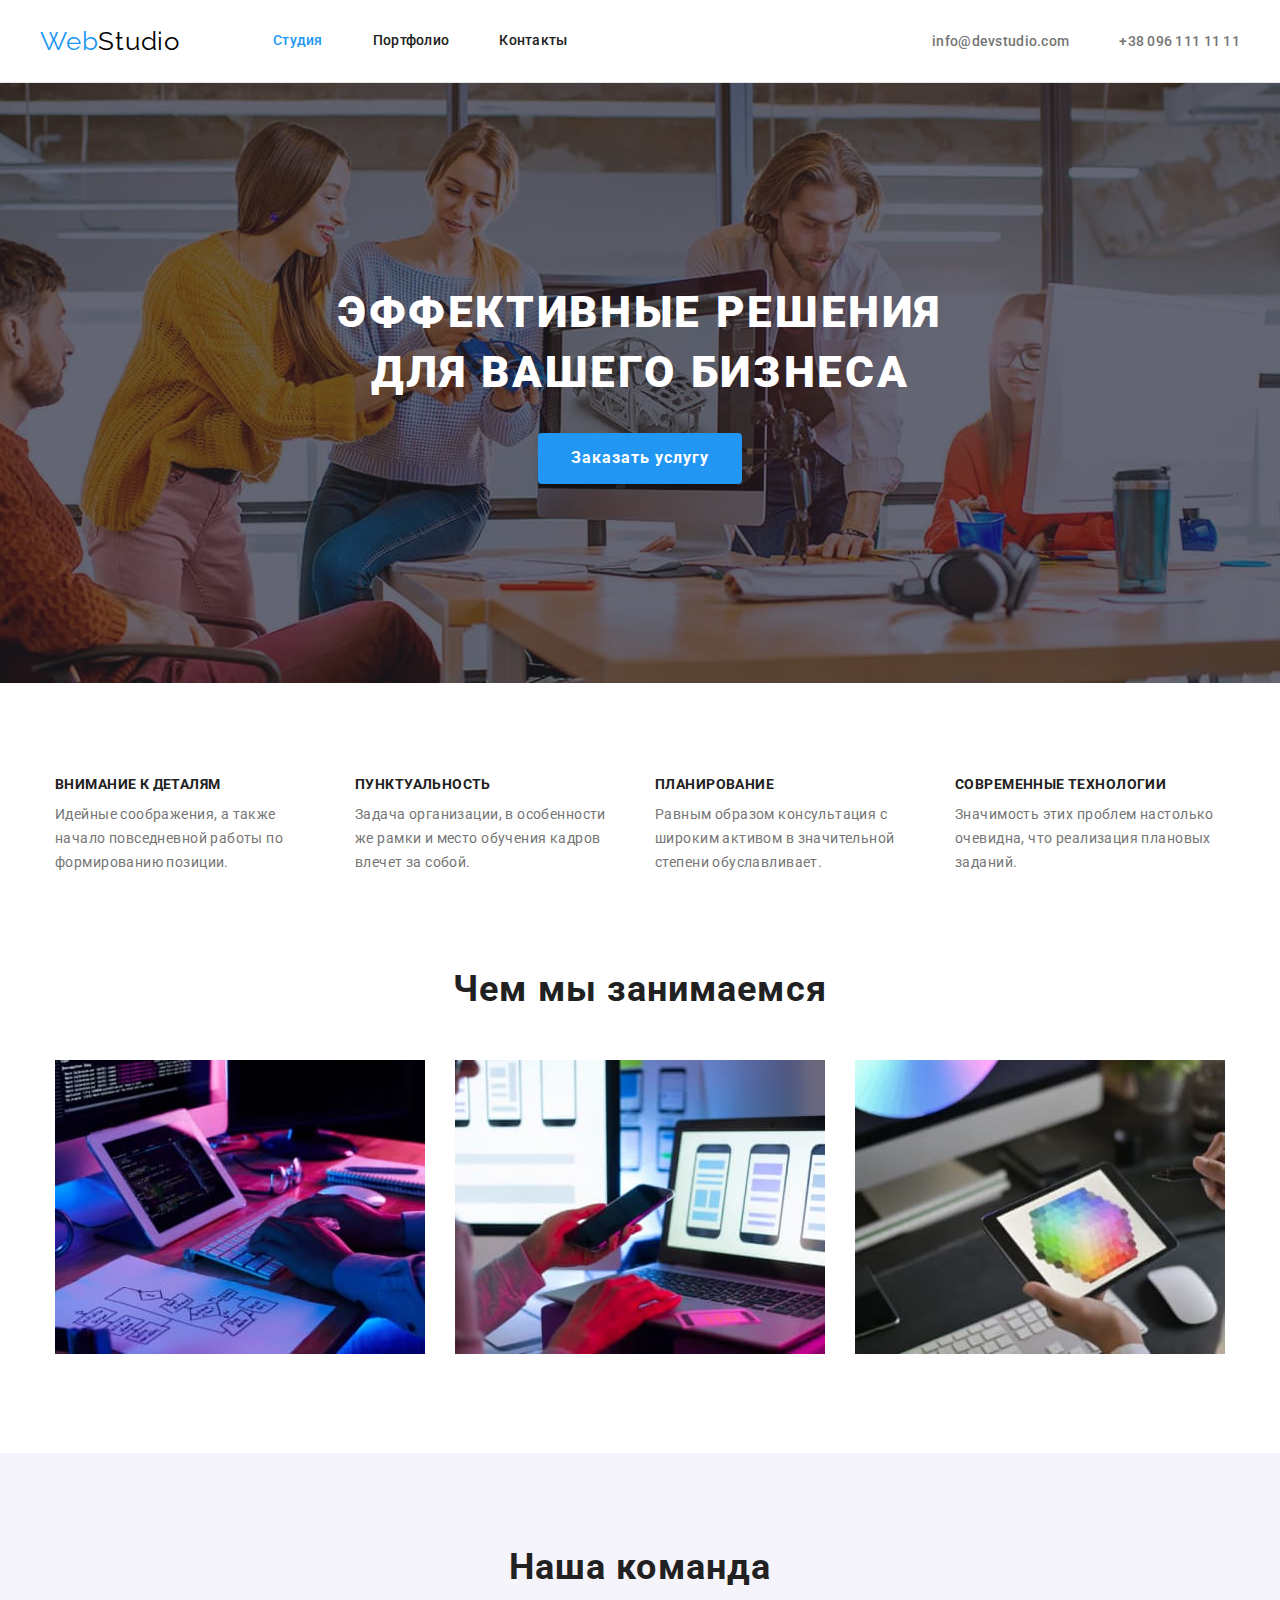
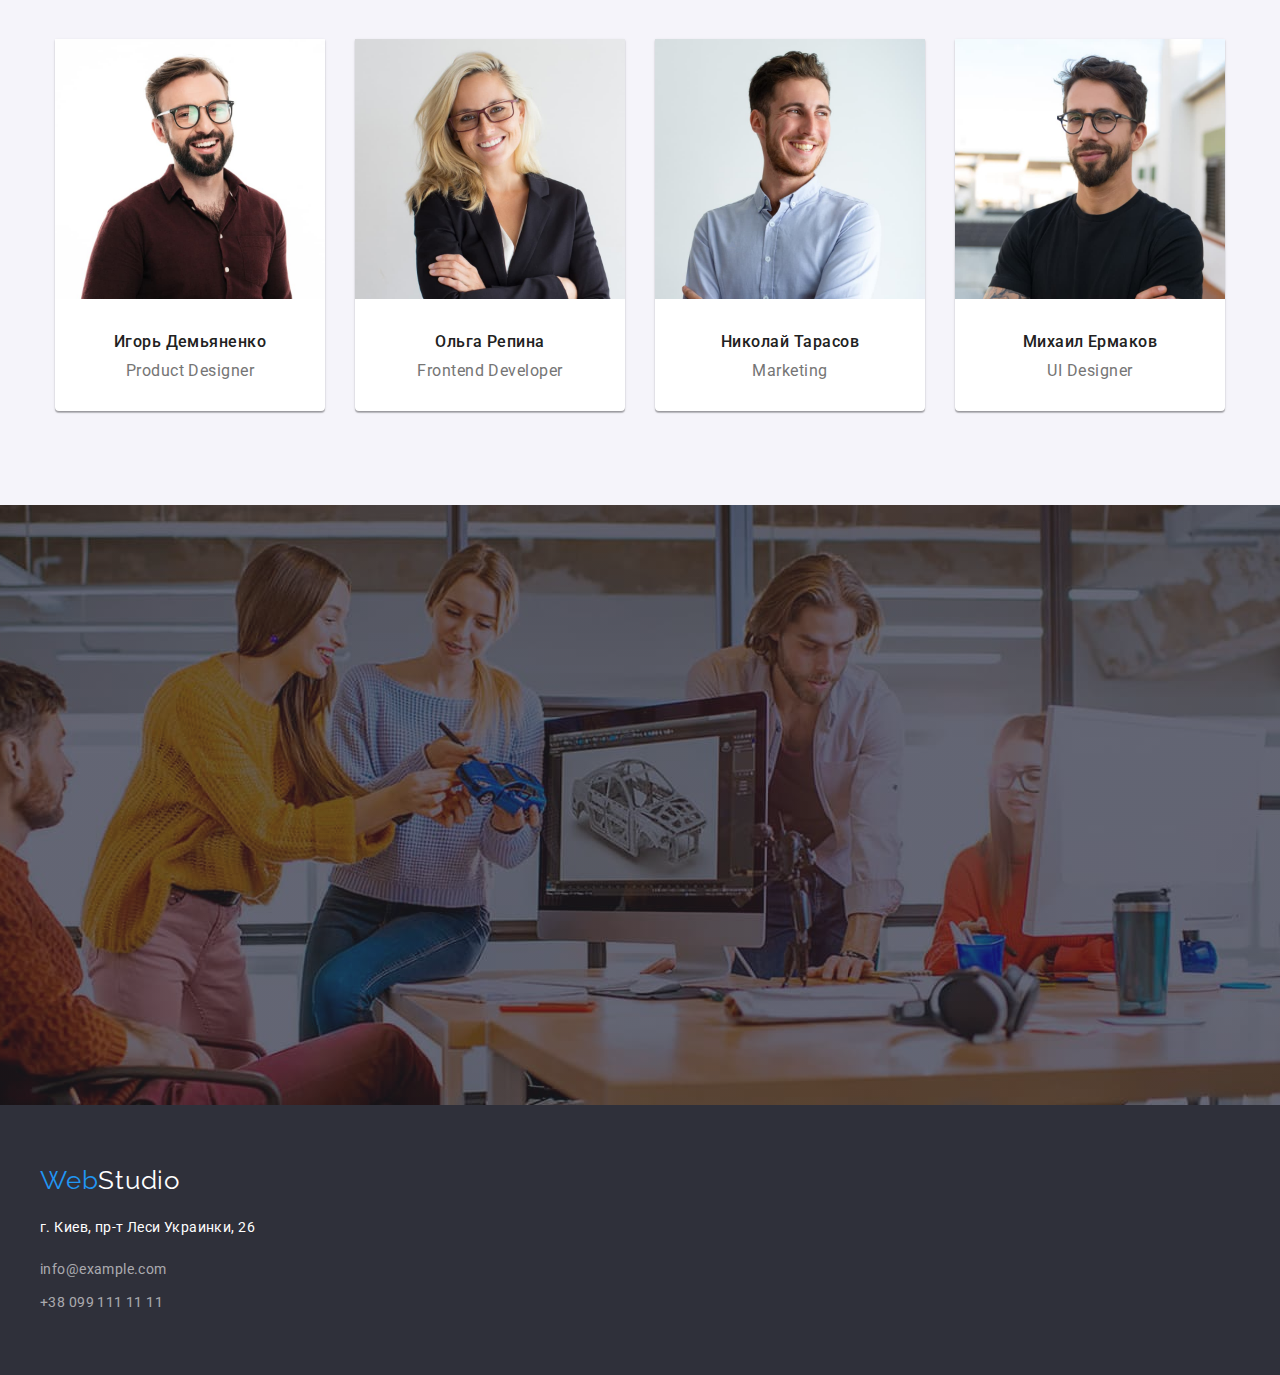
==== index.html @ fef4346d "ads hero-bg" ====
<!DOCTYPE html>
<html lang="en">
  <head>
    <meta charset="UTF-8" />
    <meta http-equiv="X-UA-Compatible" content="IE=edge" />
    <meta name="viewport" content="width=device-width, initial-scale=1.0" />
    <title>Document</title>
    <link rel="preconnect" href="https://fonts.googleapis.com" />
    <link rel="preconnect" href="https://fonts.gstatic.com" crossorigin />
    <link
      href="https://fonts.googleapis.com/css2?family=Raleway:wght@700&family=Roboto:wght@400;500;700;900&display=swap"
      rel="stylesheet"
    />
    <link
      rel="stylesheet"
      href="https://cdnjs.cloudflare.com/ajax/libs/modern-normalize/1.1.0/modern-normalize.min.css"
    />
    <link rel="stylesheet" href="./css/styles.css" />
  </head>

  <body>
    <!--Header-->
    <header class="hr-line">
      <div class="container navigation">
        <nav class="navigation">
          <a class="logo" href="/"><span class="web">Web</span>Studio</a>
          <ul class="site-nav list">
            <li class="item">
              <a class="site-nav-link current" href="">Студия</a>
            </li>
            <li class="item">
              <a class="site-nav-link" href="./portfolio.html">Портфолио</a>
            </li>
            <li class="item">
              <a class="site-nav-link" href="">Контакты</a>
            </li>
          </ul>
        </nav>

        <!--  Link to e-mail address -->

        <ul class="contacts list">
          <li class="item">
            <a class="header-contacts-info" href="mailto:info@devstudio.com"
              >info@devstudio.com</a
            >
          </li>
          <!-- Link to phone number  -->
          <li class="item">
            <a class="header-contacts-info" href="tel:+380961111111"
              >+38 096 111 11 11</a
            >
          </li>
        </ul>
      </div>
    </header>
    <!--Main-->
    <main>
      <!--Hero-->

      <section class="hero overlay">
        <div class="hero-box">
          <h1 class="hero-title">
            Эффективные решения <br />
            для вашего бизнеса
          </h1>
          <button class="hero-button" type="button">Заказать услугу</button>
        </div>
      </section>

      <!--Advantages-->
      <section class="adv-section">
        <div class="container">
          <div class="">
            <ul class="advantages list">
              <li class="advantages-item">
                <h3 class="advantages-title">Внимание к деталям</h3>
                <p class="advantages-description">
                  Идейные соображения, а также начало повседневной работы по
                  формированию позиции.
                </p>
              </li>

              <li class="advantages-item">
                <h3 class="advantages-title">Пунктуальность</h3>
                <p class="advantages-description">
                  Задача организации, в особенности же рамки и место обучения
                  кадров влечет за собой.
                </p>
              </li>

              <li class="advantages-item">
                <h3 class="advantages-title">Планирование</h3>
                <p class="advantages-description">
                  Равным образом консультация с широким активом в значительной
                  степени обуславливает.
                </p>
              </li>

              <li class="advantages-item">
                <h3 class="advantages-title">Современные технологии</h3>
                <p class="advantages-description">
                  Значимость этих проблем настолько очевидна, что реализация
                  плановых заданий.
                </p>
              </li>
            </ul>
          </div>
        </div>
      </section>

      <!--Our business-->
      <section class="section">
        <div class="container">
          <h3 class="business-title">Чем мы занимаемся</h3>
          <ul class="business-img list">
            <li>
              <img
                src="images/box1.jpg"
                alt="human coding on tablet using keyboard"
                width="370"
              />
            </li>
            <li>
              <img
                class="business-distance"
                src="images/box2.jpg"
                alt="human holding telephone in left hand scrolling laptop with right hand "
                width="370"
              />
            </li>
            <li>
              <img
                src="images/box3.jpg"
                alt="human choosing color from color palette via ipad"
                width="370"
              />
            </li>
          </ul>
        </div>
      </section>

      <!--Our team-->
      <section class="team section">
        <div class="container">
          <h2 class="team-title">Наша команда</h2>
          <ul class="team-cards list">
            <li class="team-box">
              <img
                src="images/img.jpg"
                alt="man with dark hair, dark beard in red shirt and glasses  smiling"
                width="270"
              />
              <div class="member-container">
                <h3 class="team-name">Игорь Демьяненко</h3>
                <p class="team-pos">Product Designer</p>
              </div>
            </li>
            <li class="team-box">
              <img
                src="images/img2.jpg"
                alt="woman with blond hair glasses and black jacket smiling "
                width="270"
              />
              <div class="member-container">
                <h3 class="team-name">Ольга Репина</h3>
                <p class="team-pos">Frontend Developer</p>
              </div>
            </li>
            <li class="team-box">
              <img
                src="images/img3.jpg"
                alt="man with dark bristle and dark hair in blue shirt smiling"
                width="270"
              />
              <div class="member-container">
                <h3 class="team-name">Николай Тарасов</h3>
                <p class="team-pos">Marketing</p>
              </div>
            </li>
            <li class="team-box">
              <img
                src="images/img4.jpg"
                alt="man with dark hair, dark beard in black t-shirt and glasses  smiling"
                width="270"
              />
              <div class="member-container">
                <h3 class="team-name">Михаил Ермаков</h3>
                <p class="team-pos">UI Designer</p>
              </div>
            </li>
          </ul>
        </div>
      </section>
    </main>

    <div>
      <div class="overlay"></div>
    </div>

    <!--Footer-->
    <footer class="footer">
      <div class="container">
        <div class="web-sudio">
          <a class="footer logo" href="/">
            <span class="web">Web</span>Studio</a
          >
        </div>
        <address>
          <ul class="adress-list list">
            <li>
              <a class="adress" href=""> г. Киев, пр-т Леси Украинки, 26</a>
            </li>
            <li class="contacts-distance">
              <a class="footer-contacts-info" href="mailto:info@example.com"
                >info@example.com</a
              >
            </li>
            <li class="">
              <a class="footer-contacts-info" href="+380991111111"
                >+38 099 111 11 11</a
              >
            </li>
          </ul>
        </address>
      </div>
    </footer>
  </body>
</html>
---- css/styles.css ----
/* цвет основного текста #212121 */
/* цвет вторичного текста #757575 */
/* белый текст + фон #ffffff*/
/* вторичный цвет фона #F5F4FA  */
/* серый цвет почты и телефона в хувере rgba(255, 255, 255, 0.6); */
/* цвет акцент ( действия) #2196F3 */
/* Цвет героя #2F303A */
:root {
  --primary-text-color: #212121;
  --secondary-text-color: #757575;
  --action-color: #2196f3;
  --primary-bg-color: #ffffff;
  --secondary-bg-color: #f5f4fa;
  --hero-color: #2f303a;
}

/*---------- Other ----------*/

body {
  margin: 0;
  color: var(--primary-text-color);
  background-color: var(--primary-bg-color);

  font-family: Roboto, sans-serif;
}

.container {
  width: 1230px;
  padding-left: 15px;
  padding-right: 15px;
  margin: 0 auto;
}

.section {
  padding: 94px 0px 94px 0px;
}

.list {
  list-style: none;
}

a {
  text-decoration: none;
  font-style: normal;
}

h1,
h2,
h3,
p {
  margin: 0;
}

ul,
ol {
  margin: 0;
  padding: 0;
}

/*---------- Nav ----------*/

.navigation {
  display: flex;
  align-items: center;
}

/*---------- Logo-Header ----------*/

.web {
  color: var(--action-color);
}

.logo {
  color: #000000;
  font-family: Raleway, sans-serif;
  text-decoration: none;
  font-size: 26px;
  line-height: 1.2;
  letter-spacing: 0.03em;
}

/*----------Site-nav ----------*/

.site-nav {
  display: flex;
  margin-left: 93px;
}

.site-nav .item + .item {
  margin-left: 50px;
}

.site-nav-link {
  display: block;
  padding-top: 32px;
  padding-bottom: 32px;

  color: var(--primary-text-color);
  font-weight: 500;
  font-size: 14px;
  line-height: 1.14;
  letter-spacing: 0.02em;
}

.site-nav-link:hover,
.header-contacts-info:hover,
.site-nav-link:focus,
.header-contacts-info:focus {
  color: var(--action-color);
}

.site-nav-link.current {
  color: var(--action-color);
}

.hr-line {
  border-bottom: 1px solid #e5e5e5;
}

/*---------- Header contacts ----------*/

.contacts {
  display: flex;
  margin-left: auto;
}

.header-contacts-info {
  color: var(--secondary-text-color);
  font-weight: 500;
  font-size: 14px;
  line-height: 1.14;
  letter-spacing: 0.02em;
}

.contacts .item {
  padding-top: 32px;
  padding-bottom: 32px;
}

.contacts .item + .item {
  margin-left: 50px;
}

/*---------- Hero ----------*/

.hero {
  color: var(--primary-bg-color);
  background-color: var(--hero-color);
  text-align: center;
  padding-top: 200px;
  padding-bottom: 200px;
}

.hero-box {
  min-width: 696px;
  margin-bottom: auto;
  margin-left: auto;
}

.hero-title {
  font-weight: 900;
  font-size: 44px;
  line-height: 1.36;
  text-align: center;

  letter-spacing: 0.06em;
  text-transform: uppercase;

  margin-bottom: 30px;
}

.hero-button {
  padding: 10px 32px;
  border-radius: 4px;
  border: 1px solid transparent;

  color: var(--primary-bg-color);
  background-color: var(--action-color);
  box-shadow: 0px 4px 4px rgba(0, 0, 0, 0.15);
  font-weight: 700;

  font-family: inherit;
  font-size: 16px;
  line-height: 1.8;
  text-align: center;
  letter-spacing: 0.06em;

  cursor: pointer;
}

/*---------- Advantages ----------*/

.advantages {
  display: flex;
  justify-content: center;
}

.advantages .advantages-item:not(:last-child) {
  margin-right: 30px;
}

.advantages-item {
  width: 270px;
}

.advantages-title {
  font-weight: bold;
  font-size: 14px;
  line-height: 1.14;
  letter-spacing: 0.03em;
  text-transform: uppercase;
}

.advantages-description {
  color: var(--secondary-text-color);

  font-size: 14px;
  line-height: 1.7;
  letter-spacing: 0.03em;

  margin-top: 10px;
}

.adv-section {
  padding-top: 94px;
}

/*---------- Business----------*/

.business-img {
  display: flex;
  justify-content: center;
}

.business-distance {
  margin-left: 30px;
  margin-right: 30px;
}
.examples {
  position: absolute;
  white-space: nowrap;
  width: 1px;
  height: 1px;
  overflow: hidden;
  border: 0;
  padding: 0;
  clip: rect(0 0 0 0);
  clip-path: inset(50%);
  margin: -1px;
}

.business-title {
  margin-bottom: 50px;
}
/* ----------Team---------- */
.team-title,
.business-title {
  font-weight: bold;
  font-size: 36px;
  line-height: 1.16;
  text-align: center;
  letter-spacing: 0.03em;
}

.member-container {
  padding-top: 30px;
  padding-bottom: 30px;
}

.team-cards {
  display: flex;
  justify-content: center;
}

.team-box {
  box-shadow: 0px 1px 3px rgba(0, 0, 0, 0.12), 0px 1px 1px rgba(0, 0, 0, 0.14),
    0px 2px 1px rgba(0, 0, 0, 0.2);
  border-radius: 0px 0px 4px 4px;
}

.team-cards .team-box:not(:last-child) {
  margin-right: 30px;
}

.team-box {
  width: 270px;
}

.team-title {
  margin-bottom: 50px;
}

.team {
  background-color: var(--secondary-bg-color);
}

.team-name {
  margin-bottom: 10px;
  font-weight: 500;
  font-size: 16px;
  line-height: 1.18;
  text-align: center;
  letter-spacing: 0.03em;
}

.team-pos,
.project-description {
  color: var(--secondary-text-color);
}

.team-pos {
  /* margin-top: 10px;
  margin-bottom: 30px; */

  font-size: 16px;
  line-height: 1.18;
  text-align: center;
  letter-spacing: 0.03em;
}

/*---------- Footer ----------*/

.footer {
  padding-top: 60px;
  padding-bottom: 60px;
  background-color: var(--hero-color);
}

.footer .logo {
  color: var(--primary-bg-color);
}

.contacts-distance {
  margin-top: 9px;
  margin-bottom: 9px;
}

.adress {
  display: inline-block;
  margin-top: 20px;
  margin-bottom: 9px;
  color: var(--primary-bg-color);

  font-size: 14px;
  line-height: 1.71;
  letter-spacing: 0.03em;
}

.footer-contacts-info {
  color: rgba(255, 255, 255, 0.6);
  font-size: 14px;
  line-height: 1.71;
  letter-spacing: 0.03em;
}

.site-nav-link:hover,
.footer-contacts-info:hover,
.site-nav-link:focus,
.footer-contacts-info:focus {
  color: var(--action-color);
}

/*---------- Portfolio buttons ----------*/

.buttons-list {
  display: flex;
  justify-content: center;
  margin-bottom: 50px;
}

.buttons-list .button-distance:not(:first-child) {
  margin-left: 8px;
}

.button {
  background-color: var(--secondary-bg-color);
  border-radius: 4px;
  padding: 6px 22px;
  text-align: center;
  border: 1px solid transparent;

  font-family: inherit;
  font-weight: 500;
  font-size: 16px;
  line-height: 1.62;
  letter-spacing: 0.03em;

  cursor: pointer;
}

.button:hover,
.button:focus {
  color: var(--primary-bg-color);
  background-color: var(--action-color);
}

/* ----------Projects---------- */

.project-name {
  color: var(--primary-text-color);

  font-weight: 700;
  font-size: 18px;
  line-height: 2;
  letter-spacing: 0.06em;
}

.project-description {
  font-size: 16px;
  line-height: 1.87;
  letter-spacing: 0.03em;
}

.team-box,
.project-box {
  background-color: var(--primary-bg-color);
}
.project-list {
  display: flex;
  flex-wrap: wrap;
}

.project-box {
  width: 371px;
  margin-right: 30px;
  margin-bottom: 30px;
  border-bottom: 1px solid #eeeeee;
  border-left: 1px solid #eeeeee;
  border-right: 1px solid #eeeeee;
}

.project-box:nth-child(3n) {
  margin-right: 0px;
}

.project-box:nth-last-child(-n + 3) {
  margin-bottom: 0;
}

.project-name {
  margin-bottom: 4px;
}

.project-layout {
  padding: 20px 24px;
}

/* ---------- Overlay---------- */

.overlay {
  max-width: 1600px;
  height: 600px;
  margin-left: auto;
  margin-right: auto;
  background-image: radial-gradient(
      circle at center,
      rgba(47, 48, 58, 0.4),
      rgba(47, 48, 58, 0.4)
    ),
    url("../images/hero-bg.jpg");
  background-color: #c4c4c4;
  background-repeat: no-repeat;
  background-position: center;
  background-size: cover;
}
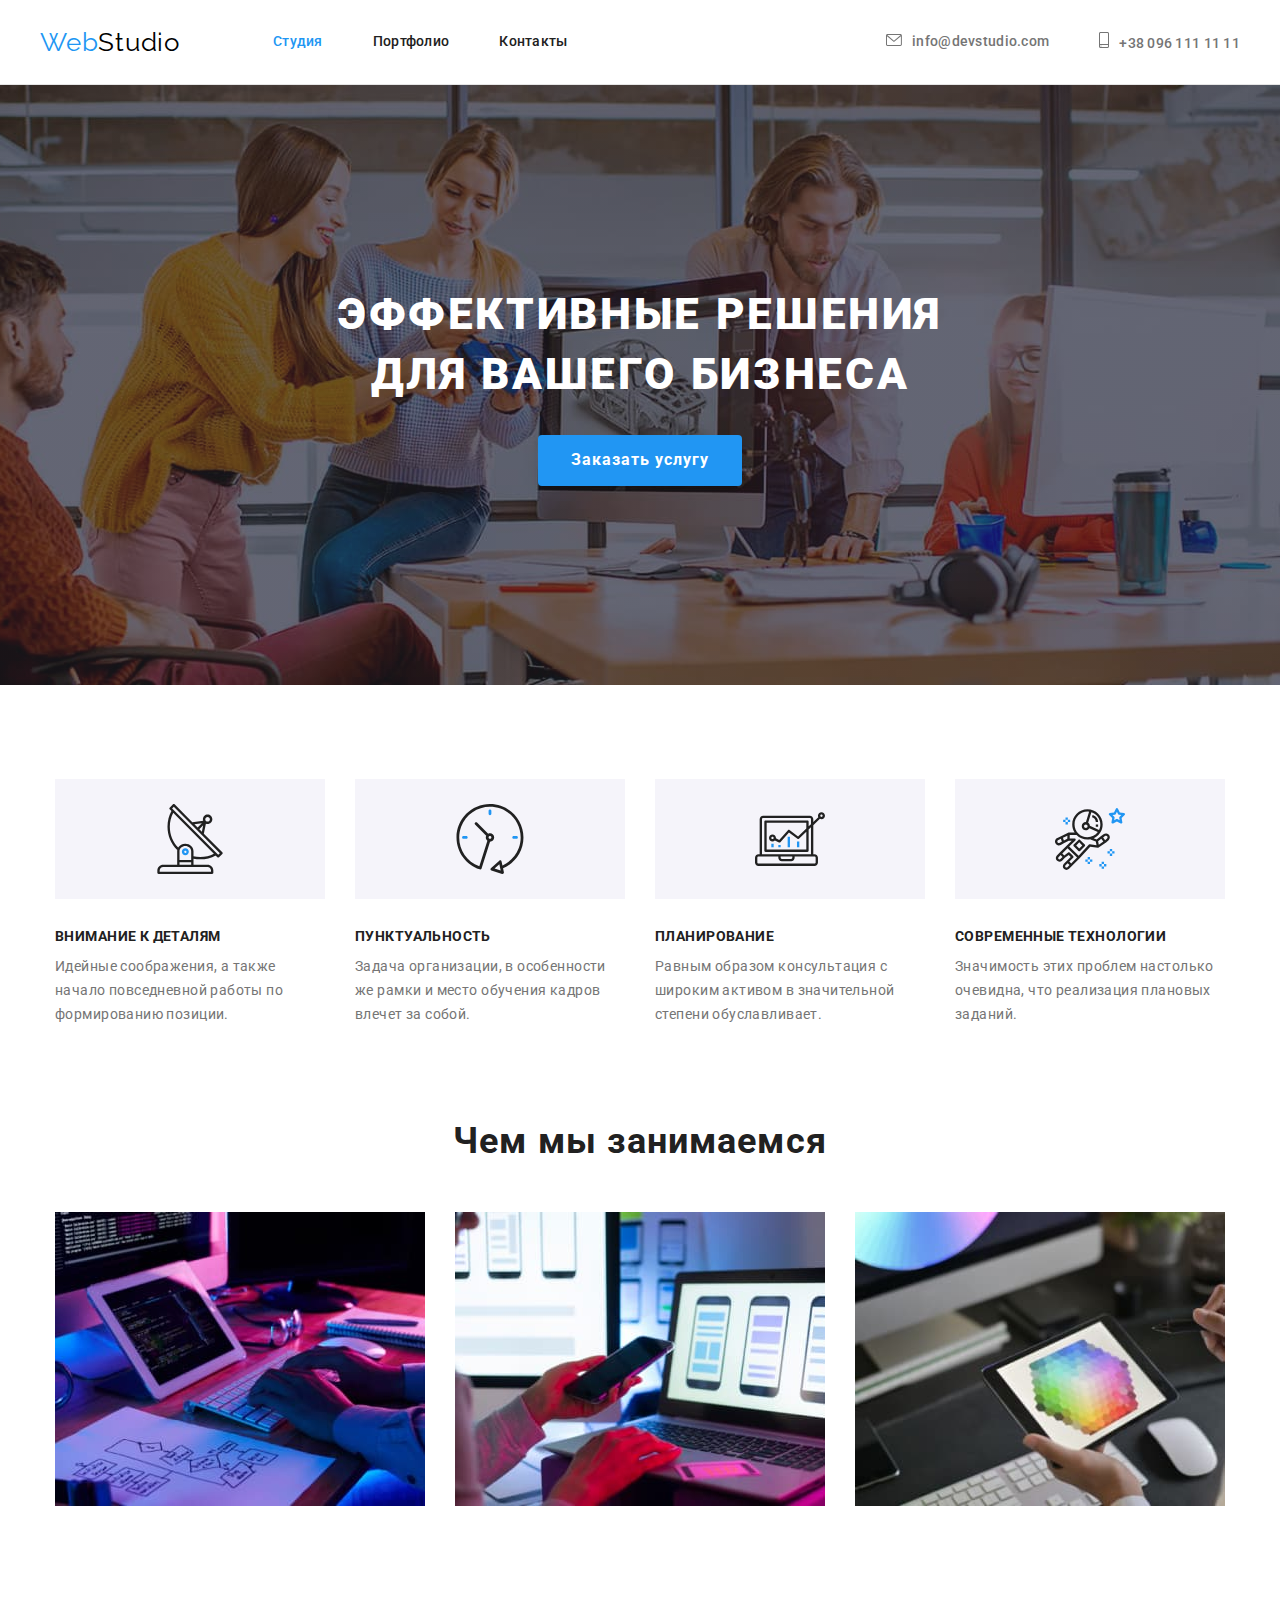
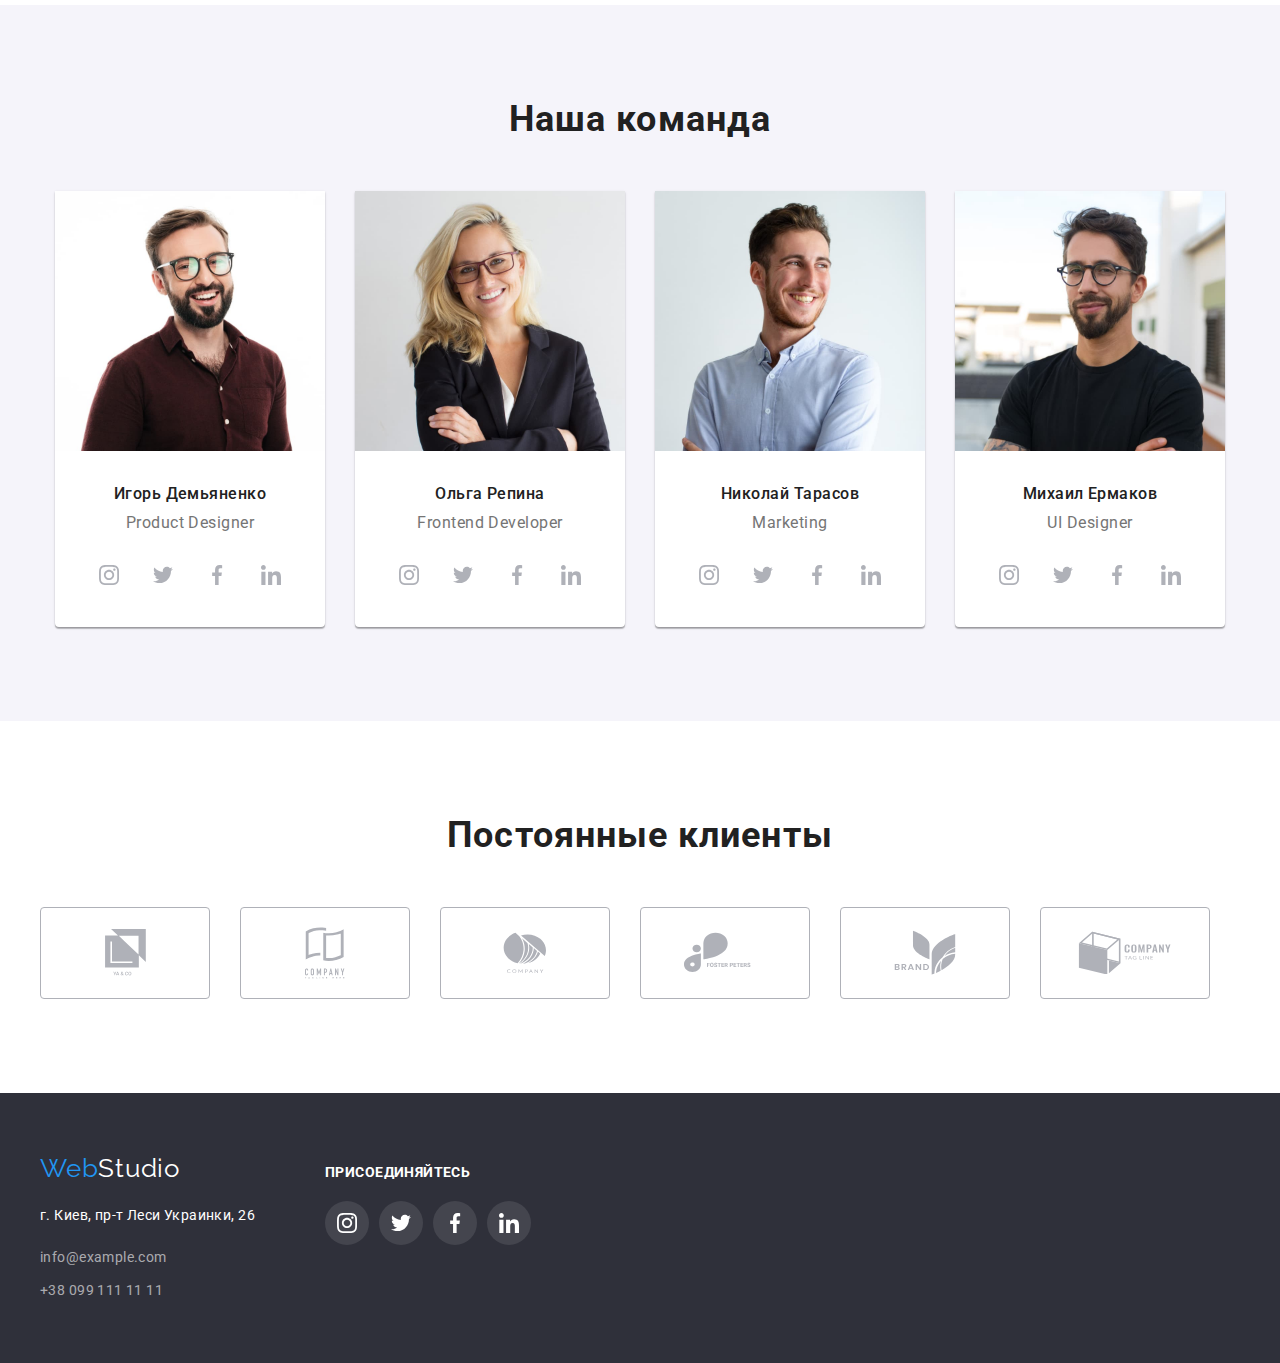
==== commit 71499d89: "adds icons and some visual features" ====
--- a/index.html
+++ b/index.html
@@ -29,7 +29,7 @@
               <a class="site-nav-link current" href="">Студия</a>
             </li>
             <li class="item">
-              <a class="site-nav-link" href="./portfolio.html">Портфолио</a>
+              <a class="site-nav-link" href="./portfolio.html"> Портфолио</a>
             </li>
             <li class="item">
               <a class="site-nav-link" href="">Контакты</a>
@@ -41,15 +41,23 @@
 
         <ul class="contacts list">
           <li class="item">
-            <a class="header-contacts-info" href="mailto:info@devstudio.com"
-              >info@devstudio.com</a
-            >
+            <div class="contacts-info-flex">
+              <a class="header-contacts-info" href="mailto:info@devstudio.com">
+                <svg class="mail-icon">
+                  <use
+                    href="./images/symbol-defs.svg#icon-mail-icon"
+                  ></use></svg
+                >info@devstudio.com
+              </a>
+            </div>
           </li>
           <!-- Link to phone number  -->
           <li class="item">
-            <a class="header-contacts-info" href="tel:+380961111111"
-              >+38 096 111 11 11</a
-            >
+            <a class="header-contacts-info" href="tel:+380961111111">
+              <svg class="tel-icon">
+                <use href="./images/symbol-defs.svg#icon-tel-icon"></use></svg
+              >+38 096 111 11 11
+            </a>
           </li>
         </ul>
       </div>
@@ -74,6 +82,11 @@
           <div class="">
             <ul class="advantages list">
               <li class="advantages-item">
+                <div class="adv-icon-box">
+                  <svg class="adv-icon">
+                    <use href="./images/symbol-defs.svg#icon-antenna-1"></use>
+                  </svg>
+                </div>
                 <h3 class="advantages-title">Внимание к деталям</h3>
                 <p class="advantages-description">
                   Идейные соображения, а также начало повседневной работы по
@@ -82,6 +95,11 @@
               </li>
 
               <li class="advantages-item">
+                <div class="adv-icon-box">
+                  <svg class="adv-icon">
+                    <use href="./images/symbol-defs.svg#icon-clock"></use>
+                  </svg>
+                </div>
                 <h3 class="advantages-title">Пунктуальность</h3>
                 <p class="advantages-description">
                   Задача организации, в особенности же рамки и место обучения
@@ -90,6 +108,11 @@
               </li>
 
               <li class="advantages-item">
+                <div class="adv-icon-box">
+                  <svg class="adv-icon">
+                    <use href="./images/symbol-defs.svg#icon-compucter"></use>
+                  </svg>
+                </div>
                 <h3 class="advantages-title">Планирование</h3>
                 <p class="advantages-description">
                   Равным образом консультация с широким активом в значительной
@@ -98,6 +121,11 @@
               </li>
 
               <li class="advantages-item">
+                <div class="adv-icon-box">
+                  <svg class="adv-icon">
+                    <use href="./images/symbol-defs.svg#icon-astronaut"></use>
+                  </svg>
+                </div>
                 <h3 class="advantages-title">Современные технологии</h3>
                 <p class="advantages-description">
                   Значимость этих проблем настолько очевидна, что реализация
@@ -154,6 +182,52 @@
               <div class="member-container">
                 <h3 class="team-name">Игорь Демьяненко</h3>
                 <p class="team-pos">Product Designer</p>
+
+                <!-- Social-links -->
+
+                <div class="icon-container">
+                  <ul class="icon-flex-box list">
+                    <li class="icon-mini-box">
+                      <a href="#" class="team-socials">
+                        <svg class="icon-team-socials">
+                          <use
+                            href="./images/symbol-defs.svg#icon-instagram"
+                          ></use>
+                        </svg>
+                      </a>
+                    </li>
+
+                    <li class="icon-mini-box">
+                      <a href="#" class="team-socials">
+                        <svg class="icon-team-socials">
+                          <use
+                            href="./images/symbol-defs.svg#icon-twitter-1"
+                          ></use>
+                        </svg>
+                      </a>
+                    </li>
+
+                    <li class="icon-mini-box">
+                      <a href="#" class="team-socials">
+                        <svg class="icon-team-socials">
+                          <use
+                            href="./images/symbol-defs.svg#icon-facebook-1"
+                          ></use>
+                        </svg>
+                      </a>
+                    </li>
+
+                    <li class="icon-mini-box">
+                      <a href="#" class="team-socials">
+                        <svg class="icon-team-socials">
+                          <use
+                            href="./images/symbol-defs.svg#icon-linkedin-1"
+                          ></use>
+                        </svg>
+                      </a>
+                    </li>
+                  </ul>
+                </div>
               </div>
             </li>
             <li class="team-box">
@@ -162,9 +236,56 @@
                 alt="woman with blond hair glasses and black jacket smiling "
                 width="270"
               />
+
               <div class="member-container">
                 <h3 class="team-name">Ольга Репина</h3>
                 <p class="team-pos">Frontend Developer</p>
+
+                <!--Socials links-->
+
+                <div class="icon-container">
+                  <ul class="icon-flex-box list">
+                    <li class="icon-mini-box">
+                      <a href="#" class="team-socials">
+                        <svg class="icon-team-socials">
+                          <use
+                            href="./images/symbol-defs.svg#icon-instagram"
+                          ></use>
+                        </svg>
+                      </a>
+                    </li>
+
+                    <li class="icon-mini-box">
+                      <a href="#" class="team-socials">
+                        <svg class="icon-team-socials">
+                          <use
+                            href="./images/symbol-defs.svg#icon-twitter-1"
+                          ></use>
+                        </svg>
+                      </a>
+                    </li>
+
+                    <li class="icon-mini-box">
+                      <a href="#" class="team-socials">
+                        <svg class="icon-team-socials">
+                          <use
+                            href="./images/symbol-defs.svg#icon-facebook-1"
+                          ></use>
+                        </svg>
+                      </a>
+                    </li>
+
+                    <li class="icon-mini-box">
+                      <a href="#" class="team-socials">
+                        <svg class="icon-team-socials">
+                          <use
+                            href="./images/symbol-defs.svg#icon-linkedin-1"
+                          ></use>
+                        </svg>
+                      </a>
+                    </li>
+                  </ul>
+                </div>
               </div>
             </li>
             <li class="team-box">
@@ -176,6 +297,52 @@
               <div class="member-container">
                 <h3 class="team-name">Николай Тарасов</h3>
                 <p class="team-pos">Marketing</p>
+
+                <!--Social links-->
+
+                <div class="icon-container">
+                  <ul class="icon-flex-box list">
+                    <li class="icon-mini-box">
+                      <a href="#" class="team-socials">
+                        <svg class="icon-team-socials">
+                          <use
+                            href="./images/symbol-defs.svg#icon-instagram"
+                          ></use>
+                        </svg>
+                      </a>
+                    </li>
+
+                    <li class="icon-mini-box">
+                      <a href="#" class="team-socials">
+                        <svg class="icon-team-socials">
+                          <use
+                            href="./images/symbol-defs.svg#icon-twitter-1"
+                          ></use>
+                        </svg>
+                      </a>
+                    </li>
+
+                    <li class="icon-mini-box">
+                      <a href="#" class="team-socials">
+                        <svg class="icon-team-socials">
+                          <use
+                            href="./images/symbol-defs.svg#icon-facebook-1"
+                          ></use>
+                        </svg>
+                      </a>
+                    </li>
+
+                    <li class="icon-mini-box">
+                      <a href="#" class="team-socials">
+                        <svg class="icon-team-socials">
+                          <use
+                            href="./images/symbol-defs.svg#icon-linkedin-1"
+                          ></use>
+                        </svg>
+                      </a>
+                    </li>
+                  </ul>
+                </div>
               </div>
             </li>
             <li class="team-box">
@@ -187,6 +354,52 @@
               <div class="member-container">
                 <h3 class="team-name">Михаил Ермаков</h3>
                 <p class="team-pos">UI Designer</p>
+
+                <!--Social links-->
+
+                <div class="icon-container">
+                  <ul class="icon-flex-box list">
+                    <li class="icon-mini-box">
+                      <a href="#" class="team-socials"
+                        ><svg class="icon-team-socials">
+                          <use
+                            href="./images/symbol-defs.svg#icon-instagram"
+                          ></use>
+                        </svg>
+                      </a>
+                    </li>
+
+                    <li class="icon-mini-box">
+                      <a href="#" class="team-socials">
+                        <svg class="icon-team-socials">
+                          <use
+                            href="./images/symbol-defs.svg#icon-twitter-1"
+                          ></use>
+                        </svg>
+                      </a>
+                    </li>
+
+                    <li class="icon-mini-box">
+                      <a href="#" class="team-socials">
+                        <svg class="icon-team-socials">
+                          <use
+                            href="./images/symbol-defs.svg#icon-facebook-1"
+                          ></use>
+                        </svg>
+                      </a>
+                    </li>
+
+                    <li class="icon-mini-box">
+                      <a href="#" class="team-socials">
+                        <svg class="icon-team-socials">
+                          <use
+                            href="./images/symbol-defs.svg#icon-linkedin-1"
+                          ></use>
+                        </svg>
+                      </a>
+                    </li>
+                  </ul>
+                </div>
               </div>
             </li>
           </ul>
@@ -194,35 +407,121 @@
       </section>
     </main>
 
-    <div>
-      <div class="overlay"></div>
-    </div>
+    <!-- Regular Customers-->
+
+    <section class="section customers">
+      <h2 class="customers-title">Постоянные клиенты</h2>
+      <div class="container">
+        <ul class="logo-container list">
+          <li class="logo-distance">
+            <a href="#" class="logo-icon-box">
+              <svg width="41" height="46.7" class="logo-icon">
+                <use href="./images/symbol-defs.svg#icon-logo-1"></use>
+              </svg>
+            </a>
+          </li>
+          <li class="logo-distance">
+            <a href="#" class="logo-icon-box">
+              <svg width="40" height="52" class="logo-icon">
+                <use href="./images/symbol-defs.svg#icon-logo-2"></use>
+              </svg>
+            </a>
+          </li>
+          <li class="logo-distance">
+            <a href="#" class="logo-icon-box">
+              <svg width="43.46" height="41.18" class="logo-icon">
+                <use href="./images/symbol-defs.svg#icon-logo-3"></use>
+              </svg>
+            </a>
+          </li>
+          <li class="logo-distance">
+            <a href="#" class="logo-icon-box">
+              <svg width="84.44" height="40.62" class="logo-icon">
+                <use href="./images/symbol-defs.svg#icon-logo-4"></use>
+              </svg>
+            </a>
+          </li>
+          <li class="logo-distance">
+            <a href="#" class="logo-icon-box">
+              <svg width="62.54" height="45.43" class="logo-icon">
+                <use href="./images/symbol-defs.svg#icon-logo-5"></use>
+              </svg>
+            </a>
+          </li>
+          <li class="logo-distance">
+            <a href="#" class="logo-icon-box">
+              <svg width="93.79" height="43.93" class="logo-icon">
+                <use href="./images/symbol-defs.svg#icon-logo-6"></use>
+              </svg>
+            </a>
+          </li>
+        </ul>
+      </div>
+    </section>
 
     <!--Footer-->
     <footer class="footer">
-      <div class="container">
-        <div class="web-sudio">
-          <a class="footer logo" href="/">
-            <span class="web">Web</span>Studio</a
-          >
+      <div class="container footer-box">
+        <div class="footer-adress">
+          <div class="web-sudio">
+            <a class="footer logo" href="/">
+              <span class="web">Web</span>Studio</a
+            >
+          </div>
+          <address>
+            <ul class="adress-list list">
+              <li>
+                <a class="adress" href=""> г. Киев, пр-т Леси Украинки, 26</a>
+              </li>
+              <li class="contacts-distance">
+                <a class="footer-contacts-info" href="mailto:info@example.com"
+                  >info@example.com</a
+                >
+              </li>
+              <li class="">
+                <a class="footer-contacts-info" href="+380991111111"
+                  >+38 099 111 11 11</a
+                >
+              </li>
+            </ul>
+          </address>
         </div>
-        <address>
-          <ul class="adress-list list">
-            <li>
-              <a class="adress" href=""> г. Киев, пр-т Леси Украинки, 26</a>
-            </li>
-            <li class="contacts-distance">
-              <a class="footer-contacts-info" href="mailto:info@example.com"
-                >info@example.com</a
-              >
-            </li>
-            <li class="">
-              <a class="footer-contacts-info" href="+380991111111"
-                >+38 099 111 11 11</a
-              >
+        <div class="footer-links">
+          <span class="footer-title">присоединяйтесь</span>
+          <ul class="icon-flex-box list">
+            <li class="icon-mini-box-footer">
+              <a href="#" class="team-socials-footer">
+                <svg class="icon-team-socials-footer">
+                  <use href="./images/symbol-defs.svg#icon-instagram"></use>
+                </svg>
+              </a>
+            </li>
+
+            <li class="icon-mini-box-footer">
+              <a href="#" class="team-socials-footer">
+                <svg class="icon-team-socials-footer">
+                  <use href="./images/symbol-defs.svg#icon-twitter-1"></use>
+                </svg>
+              </a>
+            </li>
+
+            <li class="icon-mini-box-footer">
+              <a href="#" class="team-socials-footer">
+                <svg class="icon-team-socials-footer">
+                  <use href="./images/symbol-defs.svg#icon-facebook-1"></use>
+                </svg>
+              </a>
+            </li>
+
+            <li class="icon-mini-box-footer">
+              <a href="#" class="team-socials-footer">
+                <svg class="icon-team-socials-footer">
+                  <use href="./images/symbol-defs.svg#icon-linkedin-1"></use>
+                </svg>
+              </a>
             </li>
           </ul>
-        </address>
+        </div>
       </div>
     </footer>
   </body>
--- a/css/styles.css
+++ b/css/styles.css
@@ -117,6 +117,22 @@
   border-bottom: 1px solid #e5e5e5;
 }
 
+.mail-icon {
+  width: 16px;
+  height: 12px;
+}
+
+.tel-icon {
+  width: 10px;
+  height: 16px;
+}
+
+.mail-icon,
+.tel-icon {
+  fill: currentColor;
+  margin-right: 10px;
+}
+
 /*---------- Header contacts ----------*/
 
 .contacts {
@@ -204,6 +220,8 @@
 }
 
 .advantages-title {
+  margin-top: 30px;
+
   font-weight: bold;
   font-size: 14px;
   line-height: 1.14;
@@ -223,6 +241,20 @@
 
 .adv-section {
   padding-top: 94px;
+}
+
+.adv-icon {
+  width: 70px;
+  height: 70px;
+}
+
+.adv-icon-box {
+  display: flex;
+  justify-content: center;
+  align-items: center;
+  width: 270px;
+  height: 120px;
+  background-color: var(--secondary-bg-color);
 }
 
 /*---------- Business----------*/
@@ -272,12 +304,6 @@
   justify-content: center;
 }
 
-.team-box {
-  box-shadow: 0px 1px 3px rgba(0, 0, 0, 0.12), 0px 1px 1px rgba(0, 0, 0, 0.14),
-    0px 2px 1px rgba(0, 0, 0, 0.2);
-  border-radius: 0px 0px 4px 4px;
-}
-
 .team-cards .team-box:not(:last-child) {
   margin-right: 30px;
 }
@@ -318,6 +344,98 @@
   letter-spacing: 0.03em;
 }
 
+.icon-container {
+  width: 206px;
+  margin-top: 16px;
+  margin-left: auto;
+  margin-right: auto;
+}
+
+.icon-flex-box {
+  display: flex;
+  justify-content: center;
+}
+
+.team-socials {
+  display: flex;
+  justify-content: center;
+  align-items: center;
+  width: 44px;
+  height: 44px;
+  color: #afb1b8;
+}
+
+.icon-team-socials {
+  width: 20px;
+  height: 20px;
+  display: flex;
+  background-position: center;
+  fill: #afb1b8;
+}
+
+.icon-mini-box:not(:last-child) {
+  margin-right: 10px;
+}
+
+.icon-team-socials {
+  fill: currentColor;
+}
+
+.team-socials:hover,
+.team-socials:focus {
+  color: #ffffff;
+  background-color: var(--action-color);
+  border-radius: 50%;
+}
+
+/*----------Regular Clients--------- */
+
+.logo-container {
+  display: flex;
+}
+
+.logo-icon-box {
+  display: flex;
+  justify-content: center;
+  align-items: center;
+  width: 170px;
+  height: 92px;
+  border: 1px solid;
+  border-color: currentColor;
+  border-radius: 4px;
+  color: #afb1b8;
+}
+
+.logo-distance:not(:last-child) {
+  margin-right: 30px;
+}
+
+.logo-icon {
+  fill: currentColor;
+}
+
+.logo-icon-box:hover,
+.logo-icon-box:focus {
+  color: var(--action-color);
+}
+
+.customers {
+  text-align: center;
+}
+
+.customers-title {
+  margin-bottom: 50px;
+
+  font-size: 36px;
+  line-height: 1.16;
+  letter-spacing: 0.03em;
+}
+
+.logo-conta:nth-child(2) {
+  width: 40px;
+  height: 52px;
+}
+
 /*---------- Footer ----------*/
 
 .footer {
@@ -360,6 +478,68 @@
   color: var(--action-color);
 }
 
+.footer-links {
+  text-align: start;
+  display: inline-block;
+  margin-left: 70px;
+  margin-bottom: 40px;
+  width: 206px;
+  height: 80px;
+}
+
+.footer-title {
+  font-weight: bold;
+  font-size: 14px;
+  line-height: 1.14px;
+  letter-spacing: 0.03em;
+  text-transform: uppercase;
+
+  color: var(--primary-bg-color);
+}
+
+.footer-box {
+  display: flex;
+  align-items: baseline;
+}
+
+.icon-team-socials-footer {
+  width: 20px;
+  height: 20px;
+  display: flex;
+  background-position: center;
+  fill: #ffffff;
+}
+
+.team-socials-footer {
+  display: flex;
+  justify-content: center;
+  align-items: center;
+  width: 44px;
+  height: 44px;
+  color: #afb1b8;
+  border-radius: 50%;
+  background-color: rgba(255, 255, 255, 0.1);
+}
+
+.icon-flex-box {
+  margin-top: 20px;
+  display: flex;
+  justify-content: center;
+}
+
+.icon-team-socials-footer .icon-team-socials-footer {
+  background-color: rgba(255, 255, 255, 0.1);
+  border-radius: 50%;
+}
+
+.icon-mini-box-footer:not(:last-child) {
+  margin-right: 10px;
+}
+
+.team-socials-footer:hover,
+.team-socials-footer:focus {
+  background-color: var(--action-color);
+}
 /*---------- Portfolio buttons ----------*/
 
 .buttons-list {
@@ -392,6 +572,8 @@
 .button:focus {
   color: var(--primary-bg-color);
   background-color: var(--action-color);
+  box-shadow: 0px 3px 1px rgba(0, 0, 0, 0.1), 0px 1px 2px rgba(0, 0, 0, 0.08),
+    0px 2px 2px rgba(0, 0, 0, 0.12);
 }
 
 /* ----------Projects---------- */
@@ -414,7 +596,18 @@
 .team-box,
 .project-box {
   background-color: var(--primary-bg-color);
-}
+
+  box-shadow: 0px 1px 3px rgba(0, 0, 0, 0.12), 0px 1px 1px rgba(0, 0, 0, 0.14),
+    0px 2px 1px rgba(0, 0, 0, 0.2);
+  border-radius: 0px 0px 4px 4px;
+}
+
+.project-box:hover,
+.project-box:focus {
+  box-shadow: 0px 1px 1px rgba(0, 0, 0, 0.12), 0px 4px 4px rgba(0, 0, 0, 0.06),
+    1px 4px 6px rgba(0, 0, 0, 0.16);
+}
+
 .project-list {
   display: flex;
   flex-wrap: wrap;
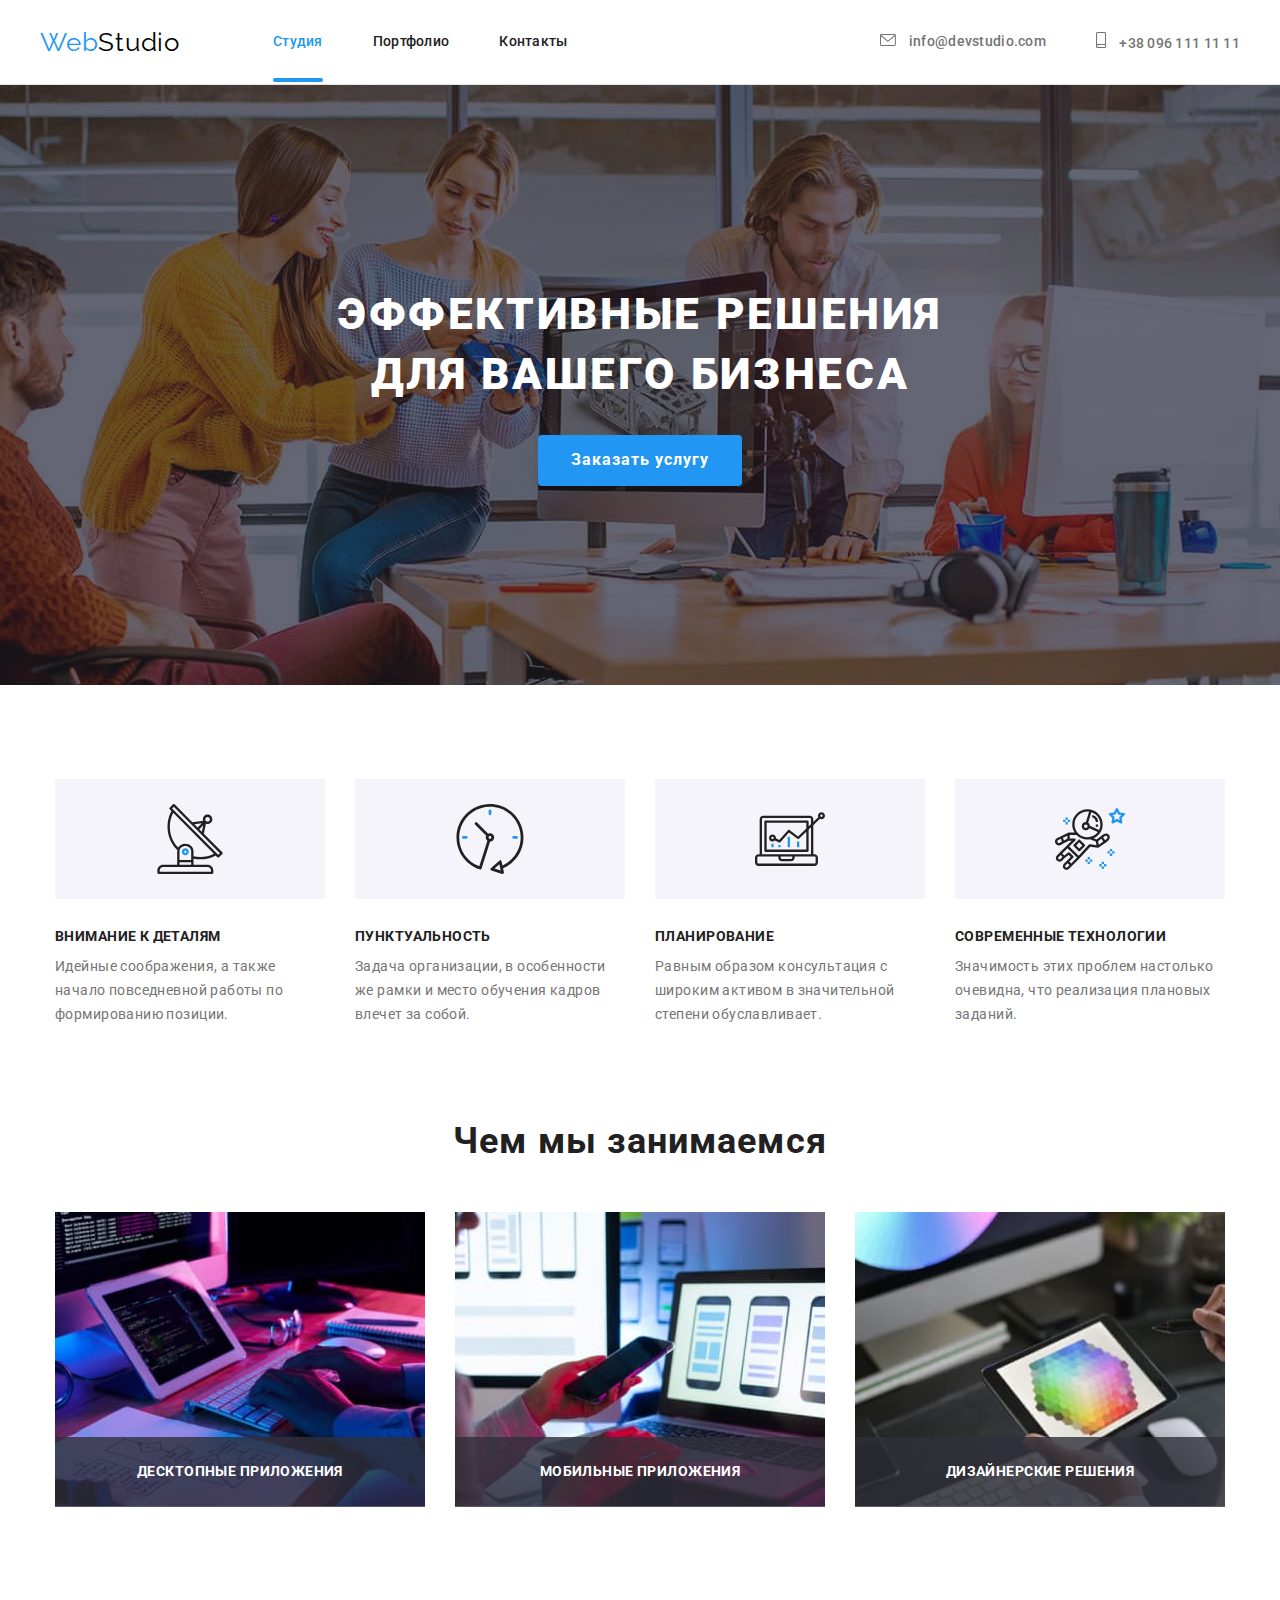
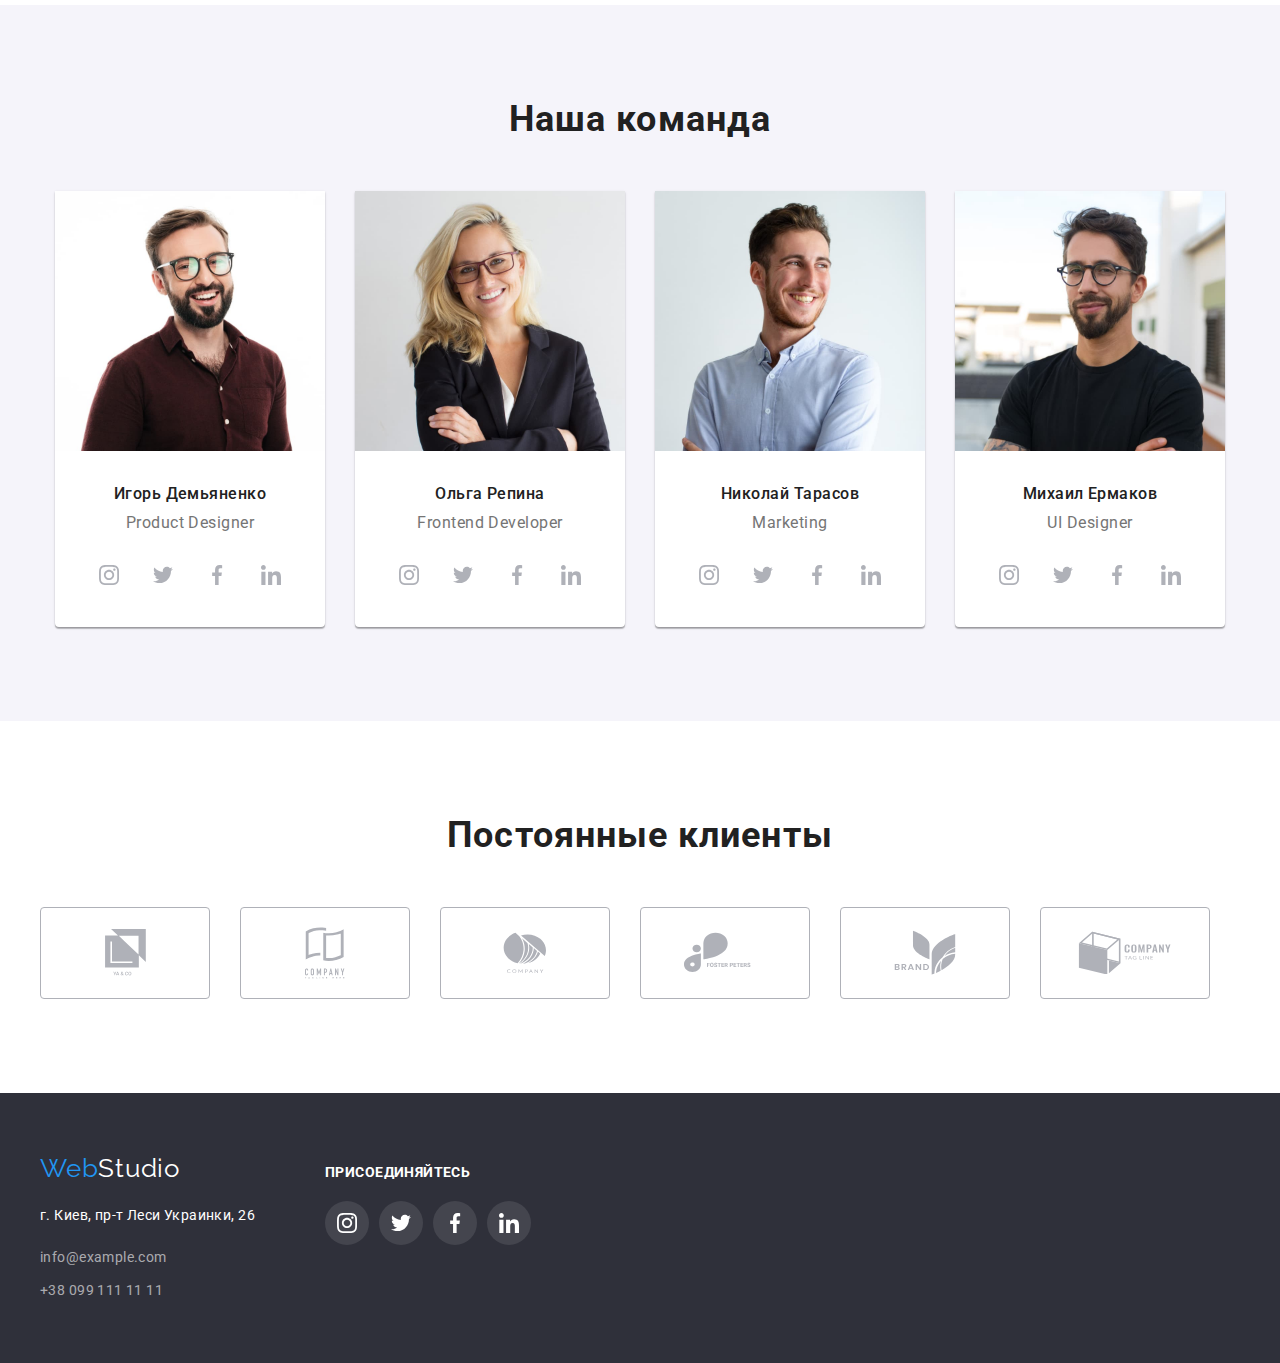
==== commit 073ae6e1: "adds animations" ====
--- a/index.html
+++ b/index.html
@@ -44,10 +44,9 @@
             <div class="contacts-info-flex">
               <a class="header-contacts-info" href="mailto:info@devstudio.com">
                 <svg class="mail-icon">
-                  <use
-                    href="./images/symbol-defs.svg#icon-mail-icon"
-                  ></use></svg
-                >info@devstudio.com
+                  <use href="./images/symbol-defs.svg#icon-mail-icon"></use>
+                </svg>
+                info@devstudio.com
               </a>
             </div>
           </li>
@@ -55,8 +54,9 @@
           <li class="item">
             <a class="header-contacts-info" href="tel:+380961111111">
               <svg class="tel-icon">
-                <use href="./images/symbol-defs.svg#icon-tel-icon"></use></svg
-              >+38 096 111 11 11
+                <use href="./images/symbol-defs.svg#icon-tel-icon"></use>
+              </svg>
+              +38 096 111 11 11
             </a>
           </li>
         </ul>
@@ -72,8 +72,22 @@
             Эффективные решения <br />
             для вашего бизнеса
           </h1>
-          <button class="hero-button" type="button">Заказать услугу</button>
+          <button class="hero-button" type="button" data-modal-open>
+            Заказать услугу
+          </button>
+          <div class="backdrop is-hidden" data-modal>
+            <div class="modal">
+              <button class="cross-button" data-modal-close>
+                <div class="modal-close-cross-box">
+                  <svg class="modal-close-cross" width="11px" height="11px">
+                    <use href="./images/symbol-defs.svg#icon-cross"></use>
+                  </svg>
+                </div>
+              </button>
+            </div>
+          </div>
         </div>
+        <!--Modal window-->
       </section>
 
       <!--Advantages-->
@@ -142,27 +156,32 @@
         <div class="container">
           <h3 class="business-title">Чем мы занимаемся</h3>
           <ul class="business-img list">
-            <li>
+            <li class="business-overlay-1">
               <img
                 src="images/box1.jpg"
                 alt="human coding on tablet using keyboard"
                 width="370"
               />
-            </li>
-            <li>
+              <span class="business-overlay-title-1"
+                >Десктопные Приложения</span
+              >
+            </li>
+            <li class="business-overlay-2">
               <img
                 class="business-distance"
                 src="images/box2.jpg"
                 alt="human holding telephone in left hand scrolling laptop with right hand "
                 width="370"
               />
-            </li>
-            <li>
+              <span class="business-overlay-title-2">Мобильные приложения</span>
+            </li>
+            <li class="business-overlay-3">
               <img
                 src="images/box3.jpg"
                 alt="human choosing color from color palette via ipad"
                 width="370"
               />
+              <span class="business-overlay-title-3">Дизайнерские решения</span>
             </li>
           </ul>
         </div>
@@ -524,5 +543,6 @@
         </div>
       </div>
     </footer>
+    <script src="./js/modal.js"></script>
   </body>
 </html>
--- a/css/styles.css
+++ b/css/styles.css
@@ -91,6 +91,8 @@
 }
 
 .site-nav-link {
+  position: relative;
+
   display: block;
   padding-top: 32px;
   padding-bottom: 32px;
@@ -100,6 +102,24 @@
   font-size: 14px;
   line-height: 1.14;
   letter-spacing: 0.02em;
+
+  transition-property: color;
+  transition-duration: 250ms;
+  transition-timing-function: cubic-bezier(0.4, 0, 0.2, 1);
+}
+
+.current::after {
+  position: absolute;
+  display: block;
+  content: "";
+  width: 100%;
+  height: 4px;
+  background-color: #000000;
+  left: 0;
+  bottom: 0;
+
+  background: var(--action-color);
+  border-radius: 2px;
 }
 
 .site-nav-link:hover,
@@ -146,6 +166,10 @@
   font-size: 14px;
   line-height: 1.14;
   letter-spacing: 0.02em;
+
+  transition-property: color;
+  transition-duration: 250ms;
+  transition-timing-function: cubic-bezier(0.4, 0, 0.2, 1);
 }
 
 .contacts .item {
@@ -284,6 +308,80 @@
 .business-title {
   margin-bottom: 50px;
 }
+
+.business-overlay-1 {
+  width: 370px;
+  position: relative;
+}
+
+.business-overlay-2 {
+  position: relative;
+}
+
+.business-overlay-3 {
+  position: relative;
+}
+
+.business-overlay-title-1 {
+  display: flex;
+  height: 70px;
+  width: 100%;
+  justify-content: center;
+  align-items: center;
+  position: absolute;
+  top: 54%;
+  left: 50%;
+  transform: translate(-50%, 90%);
+
+  background-color: rgba(47, 48, 58, 0.8);
+  color: var(--primary-bg-color);
+  text-transform: uppercase;
+  font-weight: bold;
+  font-size: 14px;
+  line-height: 1.14;
+  letter-spacing: 0.03em;
+}
+
+.business-overlay-title-2 {
+  display: flex;
+  height: 70px;
+  width: 370px;
+  justify-content: center;
+  align-items: center;
+  position: absolute;
+  top: 54%;
+  left: 50%;
+  transform: translate(-50%, 90%);
+
+  background-color: rgba(47, 48, 58, 0.8);
+  color: var(--primary-bg-color);
+  text-transform: uppercase;
+  font-weight: bold;
+  font-size: 14px;
+  line-height: 1.14;
+  letter-spacing: 0.03em;
+}
+
+.business-overlay-title-3 {
+  display: flex;
+  height: 70px;
+  width: 100%;
+  justify-content: center;
+  align-items: center;
+  position: absolute;
+  top: 54%;
+  left: 50%;
+  transform: translate(-50%, 90%);
+
+  background-color: rgba(47, 48, 58, 0.8);
+  color: var(--primary-bg-color);
+  text-transform: uppercase;
+  font-weight: bold;
+  font-size: 14px;
+  line-height: 1.14;
+  letter-spacing: 0.03em;
+}
+
 /* ----------Team---------- */
 .team-title,
 .business-title {
@@ -363,6 +461,18 @@
   width: 44px;
   height: 44px;
   color: #afb1b8;
+
+  transition-property: color;
+  transition-duration: 250ms;
+  transition-timing-function: cubic-bezier(0.4, 0, 0.2, 1);
+
+  transition-property: background-color;
+  transition-duration: 250ms;
+  transition-timing-function: cubic-bezier(0.4, 0, 0.2, 1);
+
+  transition-property: border-radius;
+  transition-duration: 250ms;
+  transition-timing-function: cubic-bezier(0.4, 0, 0.2, 1);
 }
 
 .icon-team-socials {
@@ -404,6 +514,10 @@
   border-color: currentColor;
   border-radius: 4px;
   color: #afb1b8;
+
+  transition-property: color;
+  transition-duration: 250ms;
+  transition-timing-function: cubic-bezier(0.4, 0, 0.2, 1);
 }
 
 .logo-distance:not(:last-child) {
@@ -469,6 +583,10 @@
   font-size: 14px;
   line-height: 1.71;
   letter-spacing: 0.03em;
+
+  transition-property: color;
+  transition-duration: 250ms;
+  transition-timing-function: cubic-bezier(0.4, 0, 0.2, 1);
 }
 
 .site-nav-link:hover,
@@ -519,6 +637,10 @@
   color: #afb1b8;
   border-radius: 50%;
   background-color: rgba(255, 255, 255, 0.1);
+
+  transition-property: background-color;
+  transition-duration: 250ms;
+  transition-timing-function: cubic-bezier(0.4, 0, 0.2, 1);
 }
 
 .icon-flex-box {
@@ -564,6 +686,18 @@
   font-size: 16px;
   line-height: 1.62;
   letter-spacing: 0.03em;
+
+  transition-property: color;
+  transition-duration: 250ms;
+  transition-timing-function: cubic-bezier(0.4, 0, 0.2, 1);
+
+  transition-property: background-color;
+  transition-duration: 250ms;
+  transition-timing-function: cubic-bezier(0.4, 0, 0.2, 1);
+
+  transition-property: box-shadow;
+  transition-duration: 250ms;
+  transition-timing-function: cubic-bezier(0.4, 0, 0.2, 1);
 
   cursor: pointer;
 }
@@ -620,6 +754,14 @@
   border-bottom: 1px solid #eeeeee;
   border-left: 1px solid #eeeeee;
   border-right: 1px solid #eeeeee;
+
+  transition-property: box-shadow;
+  transition-duration: 250ms;
+  transition-timing-function: cubic-bezier(0.4, 0, 0.2, 1);
+
+  transition-property: transform;
+  transition-duration: 250ms;
+  transition-timing-function: cubic-bezier(0.4, 0, 0.2, 1);
 }
 
 .project-box:nth-child(3n) {
@@ -636,6 +778,29 @@
 
 .project-layout {
   padding: 20px 24px;
+}
+
+.project-img-wrap {
+  position: relative;
+  overflow: hidden;
+}
+
+.project-text {
+  position: absolute;
+  padding: 63px 24px;
+  height: 100%;
+
+  background-color: rgba(33, 150, 243, 0.9);
+  color: #ffffff;
+  font-size: 18px;
+  line-height: 1.55;
+  letter-spacing: 0.03em;
+  transition: transform 470ms;
+}
+
+.project-box:hover .project-text,
+.project-link:focus .project-text {
+  transform: translateY(-100%);
 }
 
 /* ---------- Overlay---------- */
@@ -656,3 +821,61 @@
   background-position: center;
   background-size: cover;
 }
+
+.backdrop {
+  position: fixed;
+  justify-content: end;
+  top: 0;
+  left: 0;
+  width: 100%;
+  height: 100%;
+  z-index: 1;
+
+  background-color: rgba(0, 0, 0, 0.2);
+
+  opacity: 1;
+
+  transition: opacity 250ms cubic-bezier(0.4, 0, 0.2, 1);
+}
+
+.backdrop.is-hidden {
+  opacity: 0;
+  pointer-events: none;
+}
+
+.modal {
+  display: flex;
+  height: 581px;
+  width: 528px;
+  position: absolute;
+  top: 50%;
+  left: 50%;
+  transform: translate(-50%, -50%) scale(1);
+  justify-content: end;
+  padding-top: 8px;
+  padding-right: 8px;
+  transition: transform 250ms cubic-bezier(0.4, 0, 0.2, 1);
+  background: #ffffff;
+  box-shadow: 0px 1px 3px rgba(0, 0, 0, 0.12), 0px 1px 1px rgba(0, 0, 0, 0.14),
+    0px 2px 1px rgba(0, 0, 0, 0.2);
+  border-radius: 4px;
+}
+
+.backdrop.is-hidden .modal {
+  transform: translate(-50%, -50%) scale(1.1);
+
+  /* .is-hidden {
+  visibility: hidden;
+  opacity: 0;
+  pointer-events: none;
+
+  transition: opacity 500ms cubic-bezier(0.4, 0, 0.2, 1); */
+}
+
+.cross-button {
+  width: 30px;
+  height: 30px;
+  border: 1px solid rgb(229, 229, 229);
+  border-radius: 50%;
+  background-color: #ffffff;
+}
